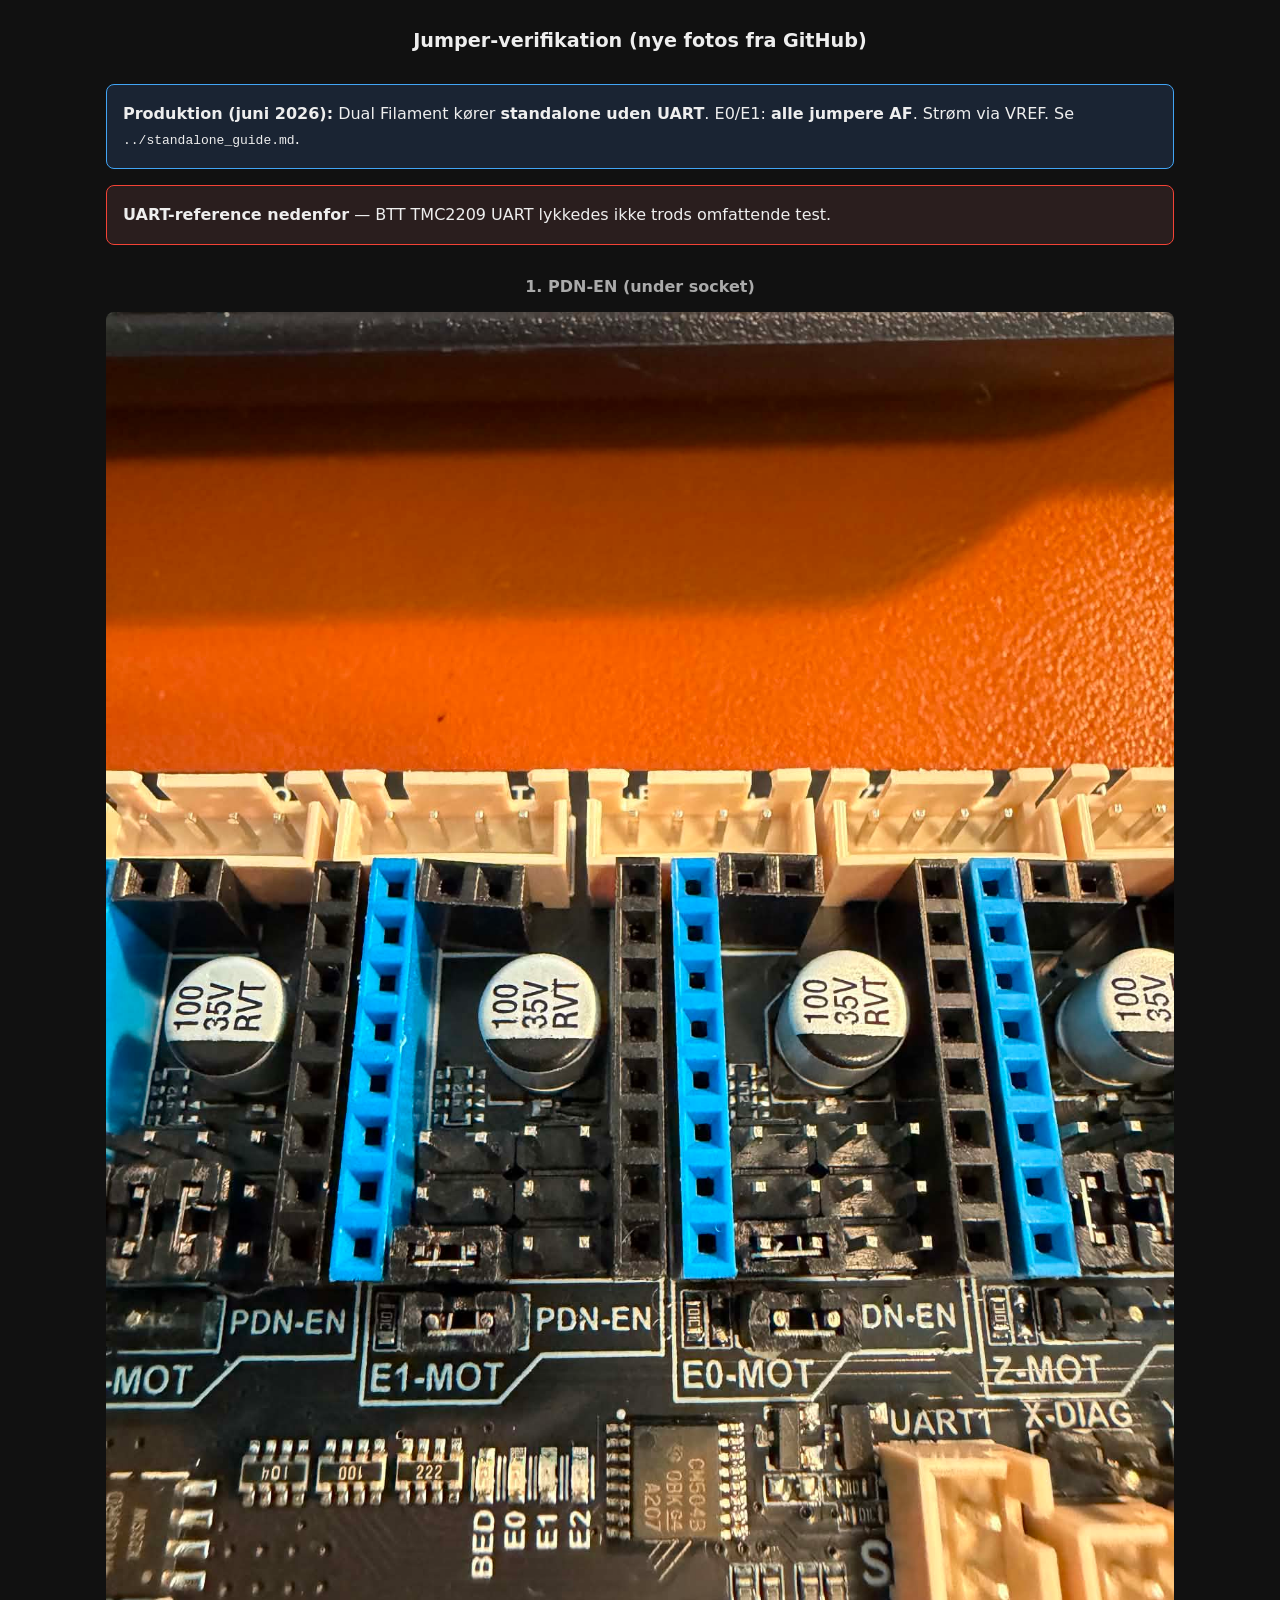
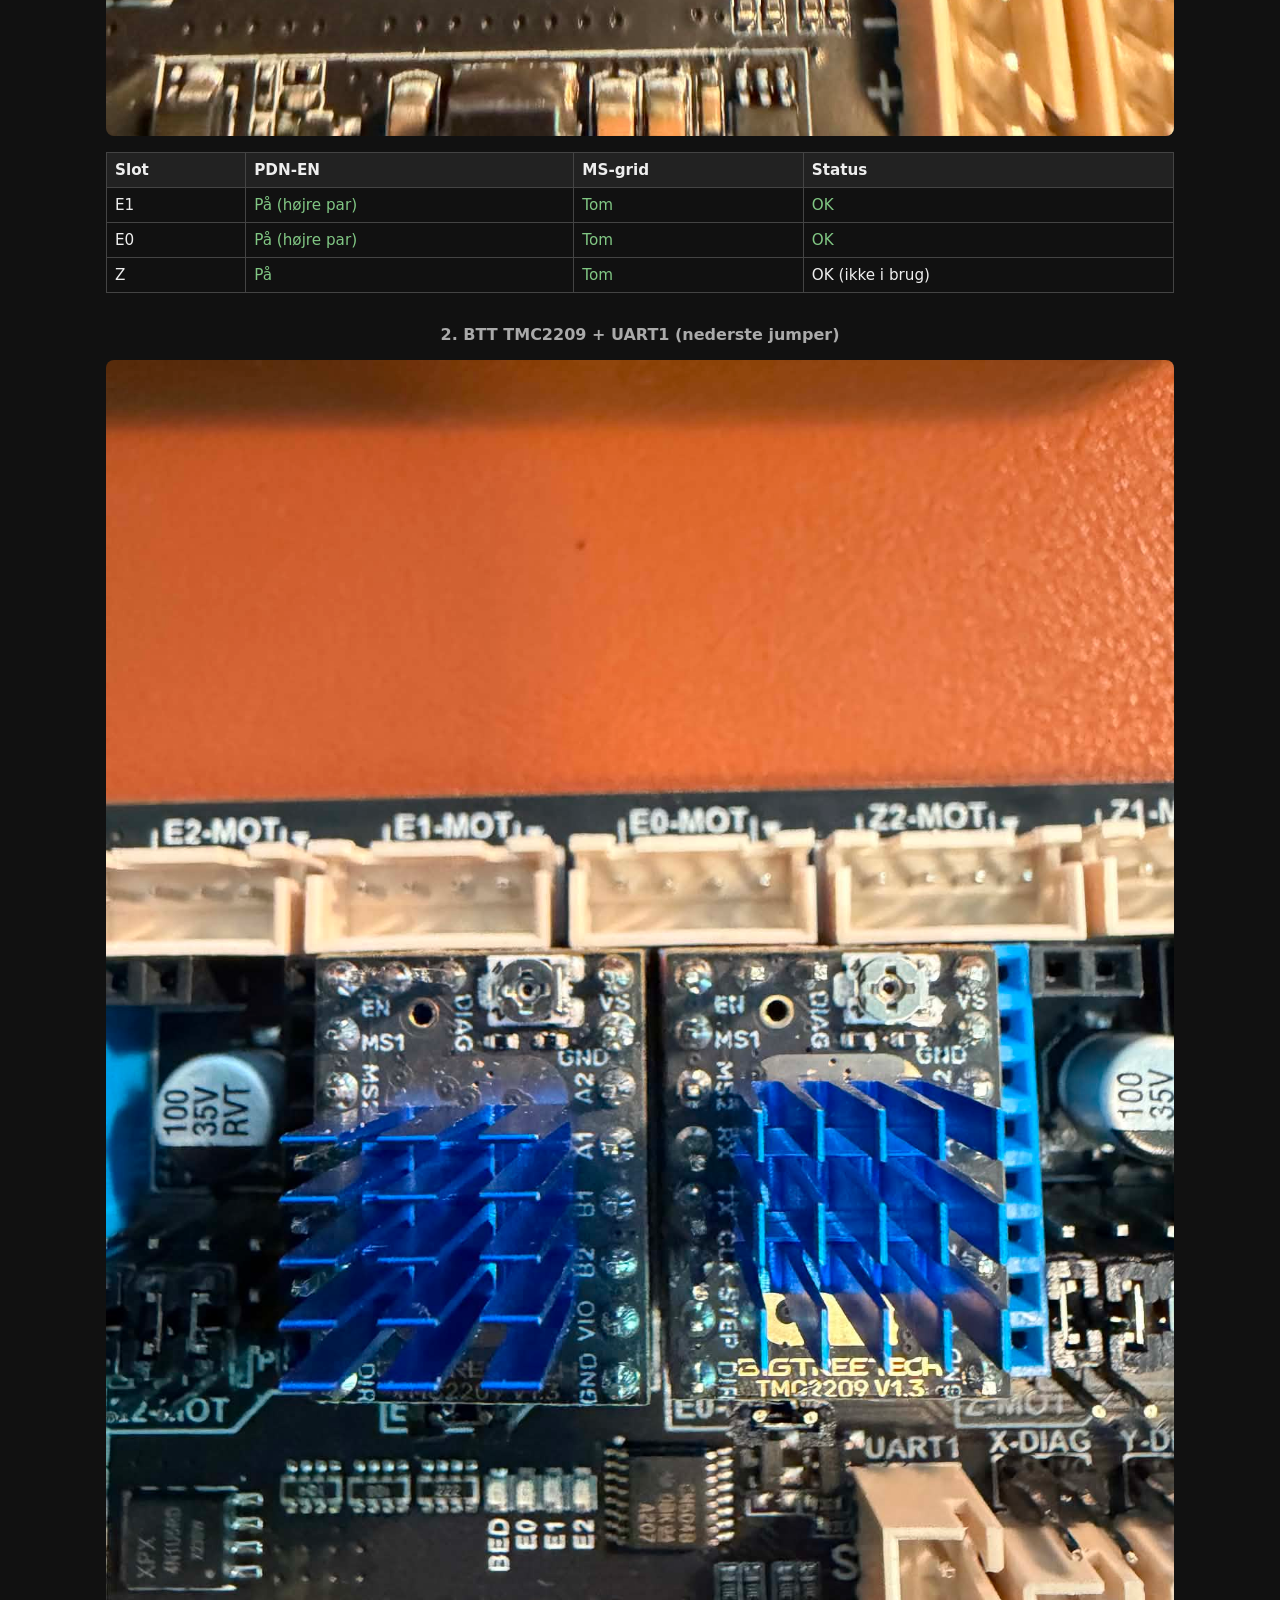
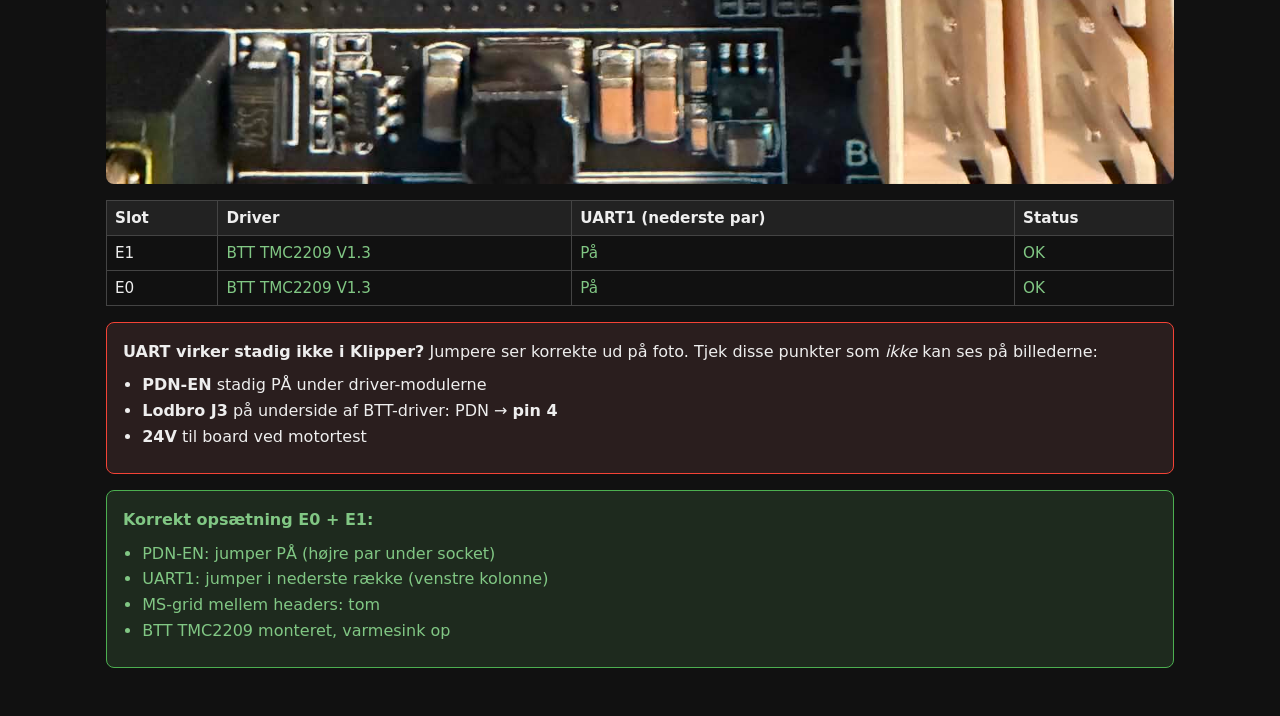
==== docs/hardware/jumper-overlay.html @ 559f34bd "Dokumenter standalone-modus og afsluttet UART-fejlsøgning. Feedere kører uden [tmc2209] med VREF-str" ====
<!DOCTYPE html>
<html lang="da">
<head>
  <meta charset="UTF-8">
  <title>Jumper-guide – dit S6 board (opdateret)</title>
  <style>
    * { box-sizing: border-box; }
    body { margin: 0; background: #111; color: #eee; font-family: system-ui, sans-serif; }
    h1, h2 { text-align: center; }
    h1 { padding: 1rem; font-size: 1.2rem; }
    h2 { font-size: 1rem; color: #aaa; margin-top: 2rem; }
    .wrap { max-width: 1100px; margin: 0 auto; padding: 0 1rem 2rem; }
    .note { background: #1e2a1e; border: 1px solid #4caf50; padding: 1rem; border-radius: 8px; margin: 1rem 0; line-height: 1.6; }
    .warn { background: #2a1e1e; border-color: #f44336; }
    .info { background: #1a2433; border-color: #42a5f5; }
    ul { margin: 0.5rem 0; padding-left: 1.2rem; }
    .ok { color: #81c784; }
    .bad { color: #ef5350; }
    img { width: 100%; height: auto; display: block; border-radius: 8px; margin: 1rem 0; }
    table { width: 100%; border-collapse: collapse; margin: 1rem 0; font-size: 0.95rem; }
    th, td { border: 1px solid #444; padding: 0.5rem; text-align: left; }
    th { background: #222; }
  </style>
</head>
<body>
  <h1>Jumper-verifikation (nye fotos fra GitHub)</h1>
  <div class="wrap">

    <div class="note info">
      <strong>Produktion (juni 2026):</strong> Dual Filament kører <strong>standalone uden UART</strong>.
      E0/E1: <strong>alle jumpere AF</strong>. Strøm via VREF. Se <code>../standalone_guide.md</code>.
    </div>
    <div class="note warn">
      <strong>UART-reference nedenfor</strong> — BTT TMC2209 UART lykkedes ikke trods omfattende test.
    </div>

    <h2>1. PDN-EN (under socket)</h2>
    <img src="jumper-pdn-en-uart.jpg" alt="PDN-EN jumpere">

    <table>
      <tr><th>Slot</th><th>PDN-EN</th><th>MS-grid</th><th>Status</th></tr>
      <tr><td>E1</td><td class="ok">På (højre par)</td><td class="ok">Tom</td><td class="ok">OK</td></tr>
      <tr><td>E0</td><td class="ok">På (højre par)</td><td class="ok">Tom</td><td class="ok">OK</td></tr>
      <tr><td>Z</td><td class="ok">På</td><td class="ok">Tom</td><td>OK (ikke i brug)</td></tr>
    </table>

    <h2>2. BTT TMC2209 + UART1 (nederste jumper)</h2>
    <img src="jumper-btt-drivers-e0-e1.jpg" alt="BTT drivere E0 E1">

    <table>
      <tr><th>Slot</th><th>Driver</th><th>UART1 (nederste par)</th><th>Status</th></tr>
      <tr><td>E1</td><td class="ok">BTT TMC2209 V1.3</td><td class="ok">På</td><td class="ok">OK</td></tr>
      <tr><td>E0</td><td class="ok">BTT TMC2209 V1.3</td><td class="ok">På</td><td class="ok">OK</td></tr>
    </table>

    <div class="note warn">
      <strong>UART virker stadig ikke i Klipper?</strong> Jumpere ser korrekte ud på foto.
      Tjek disse punkter som <em>ikke</em> kan ses på billederne:
      <ul>
        <li><strong>PDN-EN</strong> stadig PÅ under driver-modulerne</li>
        <li><strong>Lodbro J3</strong> på underside af BTT-driver: PDN → <strong>pin 4</strong></li>
        <li><strong>24V</strong> til board ved motortest</li>
      </ul>
    </div>

    <div class="note">
      <strong class="ok">Korrekt opsætning E0 + E1:</strong>
      <ul>
        <li class="ok">PDN-EN: jumper PÅ (højre par under socket)</li>
        <li class="ok">UART1: jumper i nederste række (venstre kolonne)</li>
        <li class="ok">MS-grid mellem headers: tom</li>
        <li class="ok">BTT TMC2209 monteret, varmesink op</li>
      </ul>
    </div>
  </div>
</body>
</html>
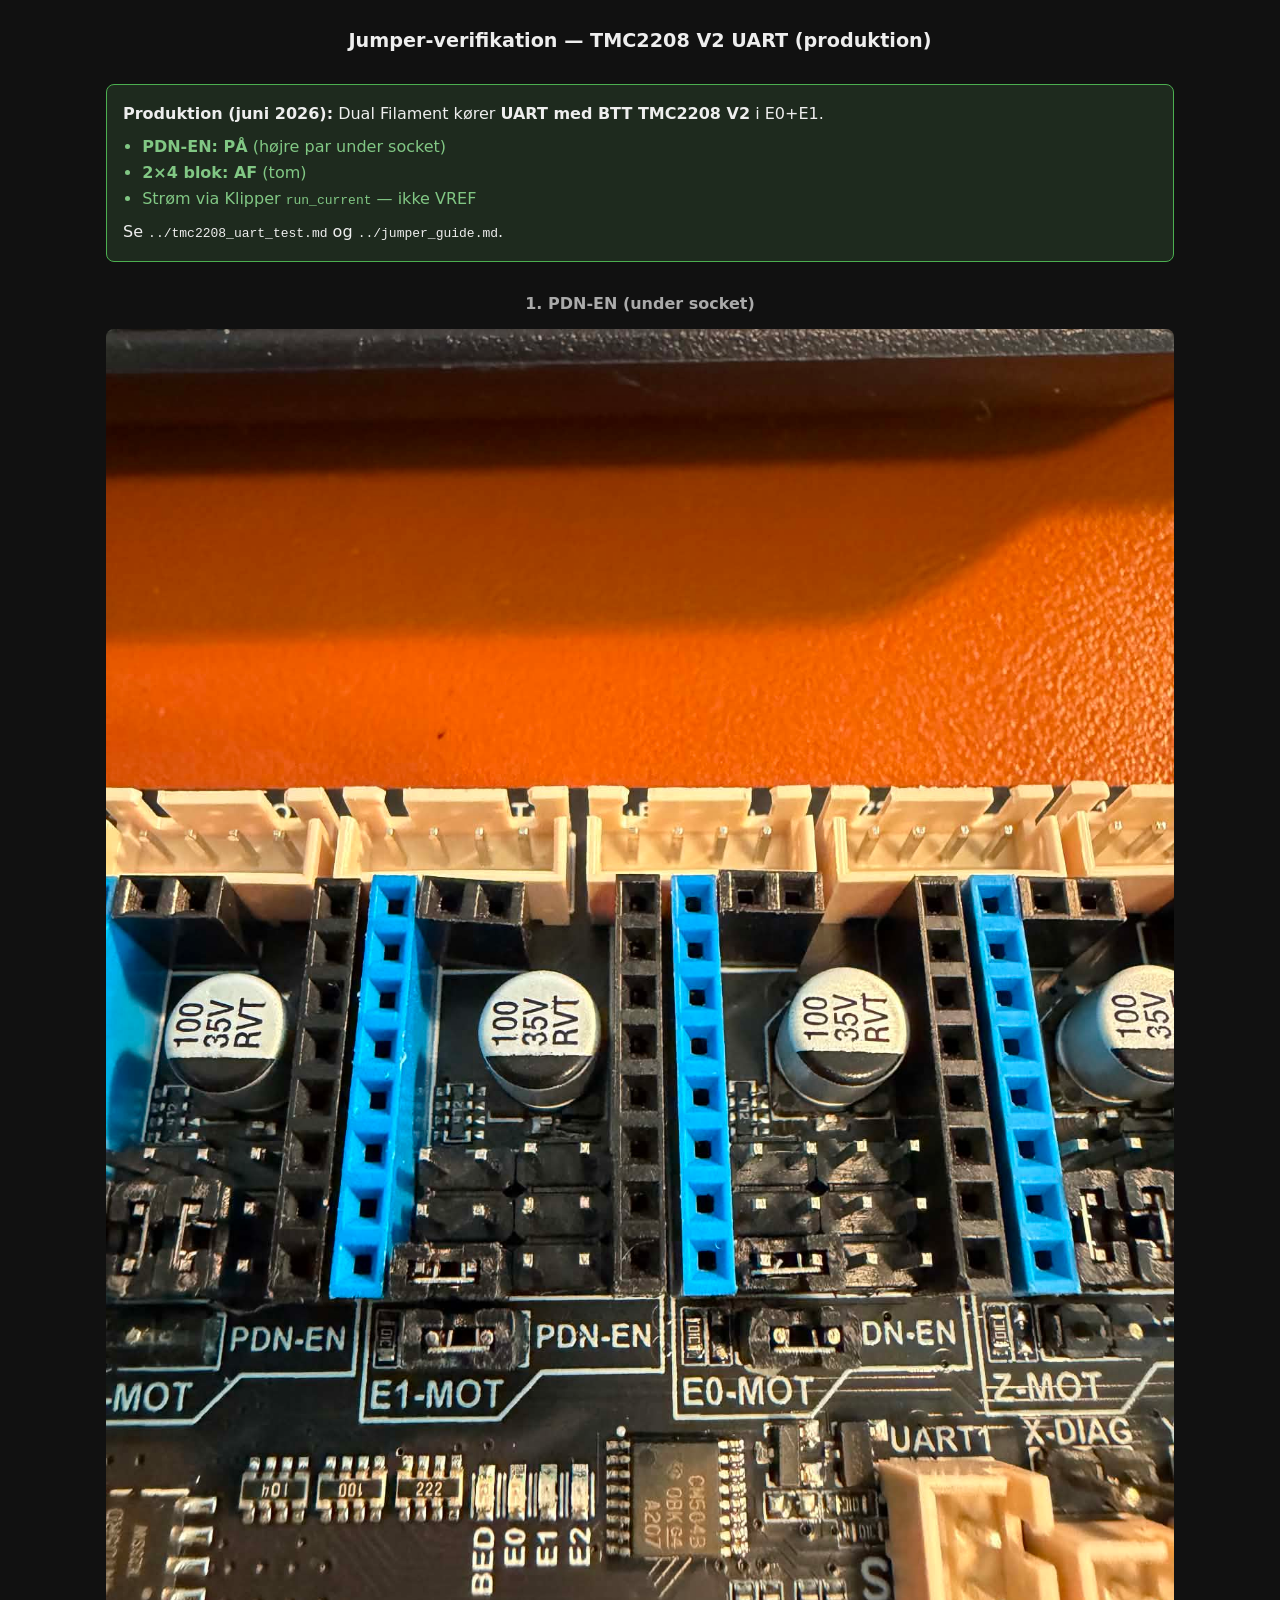
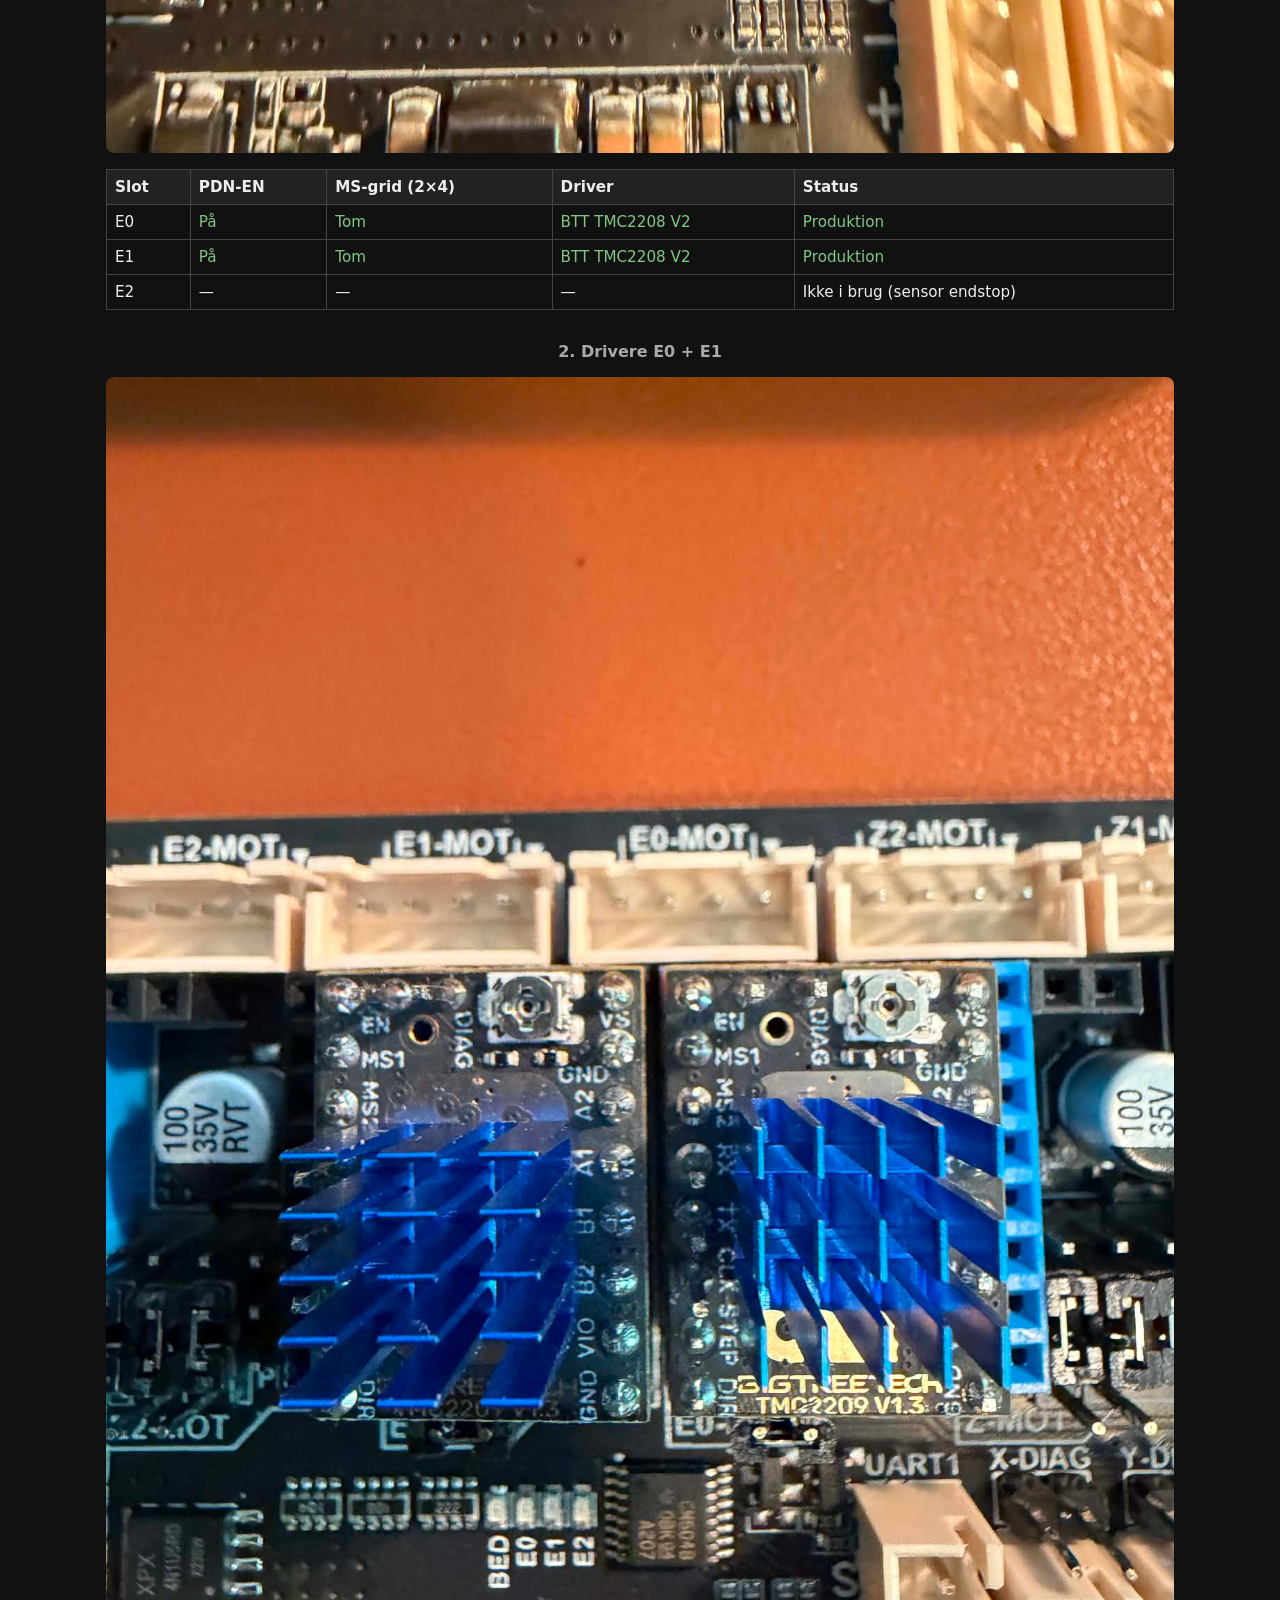
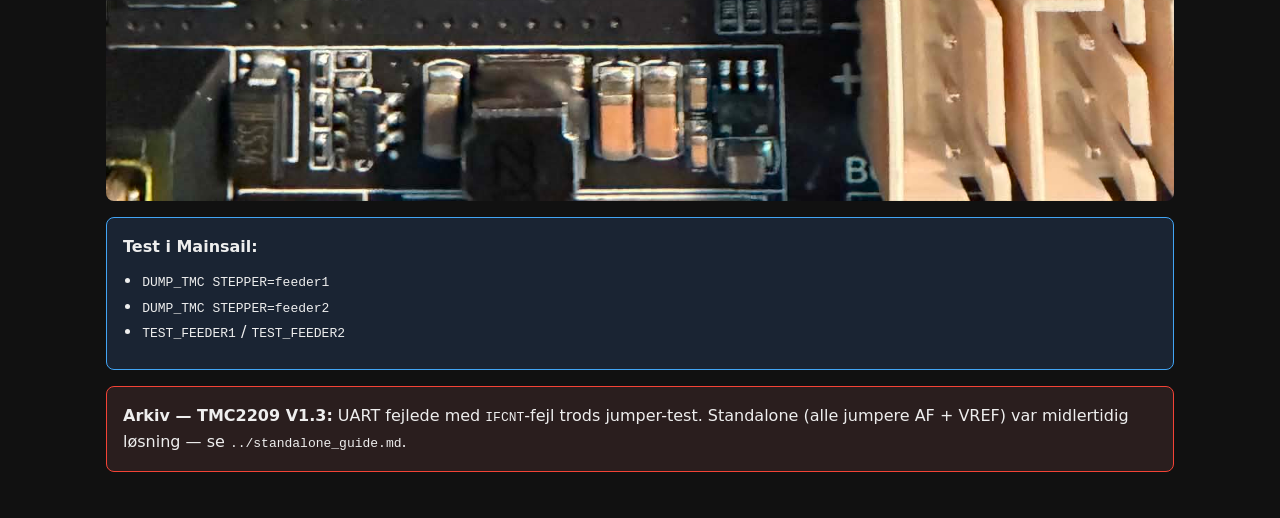
==== commit 3001431f: "Skift produktion til TMC2208 V2 UART på E0+E1. Opdaterer Klipper-config, deploy-scripts og al dokume" ====
--- a/docs/hardware/jumper-overlay.html
+++ b/docs/hardware/jumper-overlay.html
@@ -2,7 +2,7 @@
 <html lang="da">
 <head>
   <meta charset="UTF-8">
-  <title>Jumper-guide – dit S6 board (opdateret)</title>
+  <title>Jumper-guide – S6 board (TMC2208 UART)</title>
   <style>
     * { box-sizing: border-box; }
     body { margin: 0; background: #111; color: #eee; font-family: system-ui, sans-serif; }
@@ -23,54 +23,44 @@
   </style>
 </head>
 <body>
-  <h1>Jumper-verifikation (nye fotos fra GitHub)</h1>
+  <h1>Jumper-verifikation — TMC2208 V2 UART (produktion)</h1>
   <div class="wrap">
 
-    <div class="note info">
-      <strong>Produktion (juni 2026):</strong> Dual Filament kører <strong>standalone uden UART</strong>.
-      E0/E1: <strong>alle jumpere AF</strong>. Strøm via VREF. Se <code>../standalone_guide.md</code>.
-    </div>
-    <div class="note warn">
-      <strong>UART-reference nedenfor</strong> — BTT TMC2209 UART lykkedes ikke trods omfattende test.
+    <div class="note">
+      <strong>Produktion (juni 2026):</strong> Dual Filament kører <strong>UART med BTT TMC2208 V2</strong> i E0+E1.
+      <ul>
+        <li class="ok"><strong>PDN-EN: PÅ</strong> (højre par under socket)</li>
+        <li class="ok"><strong>2×4 blok: AF</strong> (tom)</li>
+        <li class="ok">Strøm via Klipper <code>run_current</code> — ikke VREF</li>
+      </ul>
+      Se <code>../tmc2208_uart_test.md</code> og <code>../jumper_guide.md</code>.
     </div>
 
     <h2>1. PDN-EN (under socket)</h2>
     <img src="jumper-pdn-en-uart.jpg" alt="PDN-EN jumpere">
 
     <table>
-      <tr><th>Slot</th><th>PDN-EN</th><th>MS-grid</th><th>Status</th></tr>
-      <tr><td>E1</td><td class="ok">På (højre par)</td><td class="ok">Tom</td><td class="ok">OK</td></tr>
-      <tr><td>E0</td><td class="ok">På (højre par)</td><td class="ok">Tom</td><td class="ok">OK</td></tr>
-      <tr><td>Z</td><td class="ok">På</td><td class="ok">Tom</td><td>OK (ikke i brug)</td></tr>
+      <tr><th>Slot</th><th>PDN-EN</th><th>MS-grid (2×4)</th><th>Driver</th><th>Status</th></tr>
+      <tr><td>E0</td><td class="ok">På</td><td class="ok">Tom</td><td class="ok">BTT TMC2208 V2</td><td class="ok">Produktion</td></tr>
+      <tr><td>E1</td><td class="ok">På</td><td class="ok">Tom</td><td class="ok">BTT TMC2208 V2</td><td class="ok">Produktion</td></tr>
+      <tr><td>E2</td><td>—</td><td>—</td><td>—</td><td>Ikke i brug (sensor endstop)</td></tr>
     </table>
 
-    <h2>2. BTT TMC2209 + UART1 (nederste jumper)</h2>
-    <img src="jumper-btt-drivers-e0-e1.jpg" alt="BTT drivere E0 E1">
+    <h2>2. Drivere E0 + E1</h2>
+    <img src="jumper-btt-drivers-e0-e1.jpg" alt="TMC2208 drivere E0 E1">
 
-    <table>
-      <tr><th>Slot</th><th>Driver</th><th>UART1 (nederste par)</th><th>Status</th></tr>
-      <tr><td>E1</td><td class="ok">BTT TMC2209 V1.3</td><td class="ok">På</td><td class="ok">OK</td></tr>
-      <tr><td>E0</td><td class="ok">BTT TMC2209 V1.3</td><td class="ok">På</td><td class="ok">OK</td></tr>
-    </table>
-
-    <div class="note warn">
-      <strong>UART virker stadig ikke i Klipper?</strong> Jumpere ser korrekte ud på foto.
-      Tjek disse punkter som <em>ikke</em> kan ses på billederne:
+    <div class="note info">
+      <strong>Test i Mainsail:</strong>
       <ul>
-        <li><strong>PDN-EN</strong> stadig PÅ under driver-modulerne</li>
-        <li><strong>Lodbro J3</strong> på underside af BTT-driver: PDN → <strong>pin 4</strong></li>
-        <li><strong>24V</strong> til board ved motortest</li>
+        <li><code>DUMP_TMC STEPPER=feeder1</code></li>
+        <li><code>DUMP_TMC STEPPER=feeder2</code></li>
+        <li><code>TEST_FEEDER1</code> / <code>TEST_FEEDER2</code></li>
       </ul>
     </div>
 
-    <div class="note">
-      <strong class="ok">Korrekt opsætning E0 + E1:</strong>
-      <ul>
-        <li class="ok">PDN-EN: jumper PÅ (højre par under socket)</li>
-        <li class="ok">UART1: jumper i nederste række (venstre kolonne)</li>
-        <li class="ok">MS-grid mellem headers: tom</li>
-        <li class="ok">BTT TMC2209 monteret, varmesink op</li>
-      </ul>
+    <div class="note warn">
+      <strong>Arkiv — TMC2209 V1.3:</strong> UART fejlede med <code>IFCNT</code>-fejl trods jumper-test.
+      Standalone (alle jumpere AF + VREF) var midlertidig løsning — se <code>../standalone_guide.md</code>.
     </div>
   </div>
 </body>
